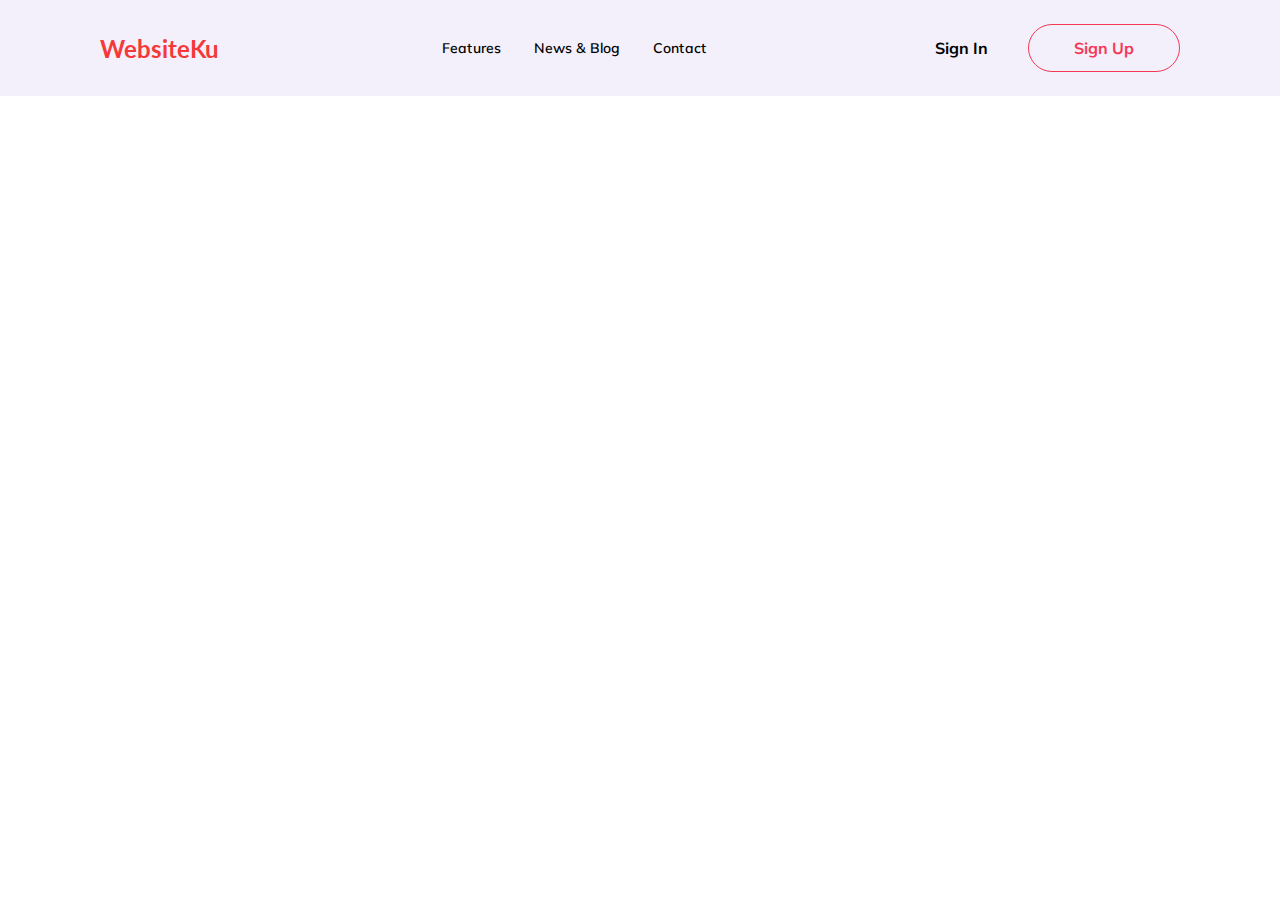
==== index.html @ 335893a5 "Set layout NavBar" ====
<!DOCTYPE html>
<html lang="en">
  <head>
    <meta charset="UTF-8" />
    <meta http-equiv="X-UA-Compatible" content="IE=edge" />
    <meta name="viewport" content="width=device-width, initial-scale=1.0" />
    <title>MY PROJECT</title>
    <link rel="stylesheet" href="style.css" />
    <link rel="preconnect" href="https://fonts.gstatic.com">
    <link href="https://fonts.googleapis.com/css2?family=Lato:ital,wght@0,100;0,300;0,400;0,700;0,900;1,100;1,300;1,400;1,700;1,900&family=Mulish:ital,wght@0,200;0,300;0,400;0,500;0,600;0,700;0,800;0,900;1,200;1,300;1,400;1,500;1,600;1,700;1,800;1,900&display=swap" rel="stylesheet">
  </head>
  <body>
    <nav class="nav-container">
      <div class="nav-brand">WebsiteKu</div>
      <div class="nav-links">
        <a href="#">Features</a href="#">
        <a href="#">News & Blog</a href="#">
        <a href="#">Contact</a href="#">
      </div>
      <div>
        <button class="btn-text" style="margin-right: 30px;">Sign In</button>
        <button class="btn-border">Sign Up</button>
      </div>
    </nav>
  </body>
</html>
---- style.css ----
* {
  font-family: Mulish, sans-serif;
}

body {
  margin: 0;
}

.nav-container {
  display: flex;
  flex-direction: row;
  justify-content: space-between;
  padding: 24px 100px;
  background-color: rgba(136, 107, 217, 0.1);
}

.nav-links {
  display: flex;
  flex-direction: row;
  align-items: center;
  font-weight: 600;
  font-size: 14px;
  letter-spacing: 0.2px;
}

.nav-links a {
  text-decoration: none;
  color: inherit;
  margin: 0px 16px;
}

.nav-links a:hover {
  text-decoration: underline;
}

.nav-brand {
  display: flex;
  flex-direction: row;
  align-items: center;
  font-family: lato;
  font-size: 24px;
  font-weight: 700;
  color: #f53838;
}

.btn-border {
  border: 1px solid #f53855;
  background-color: transparent;
  padding: 13px 45px;
  border-radius: 50px;
  font-size: 16px;
  font-weight: 700;
  color: #f53855;
  transition: background-color 250ms ease-in-out, color 250ms ease-in-out;
}

.btn-border:hover {
  cursor: pointer;
  background-color: #f53855;
  color: white;
}

.btn-text {
  border: 0;
  background-color: transparent;
  font-size: 16px;
  font-weight: 700;
  transition: color 250ms ease-in-out;
}

.btn-text:hover {
  cursor: pointer;
  color: #f53855;
}
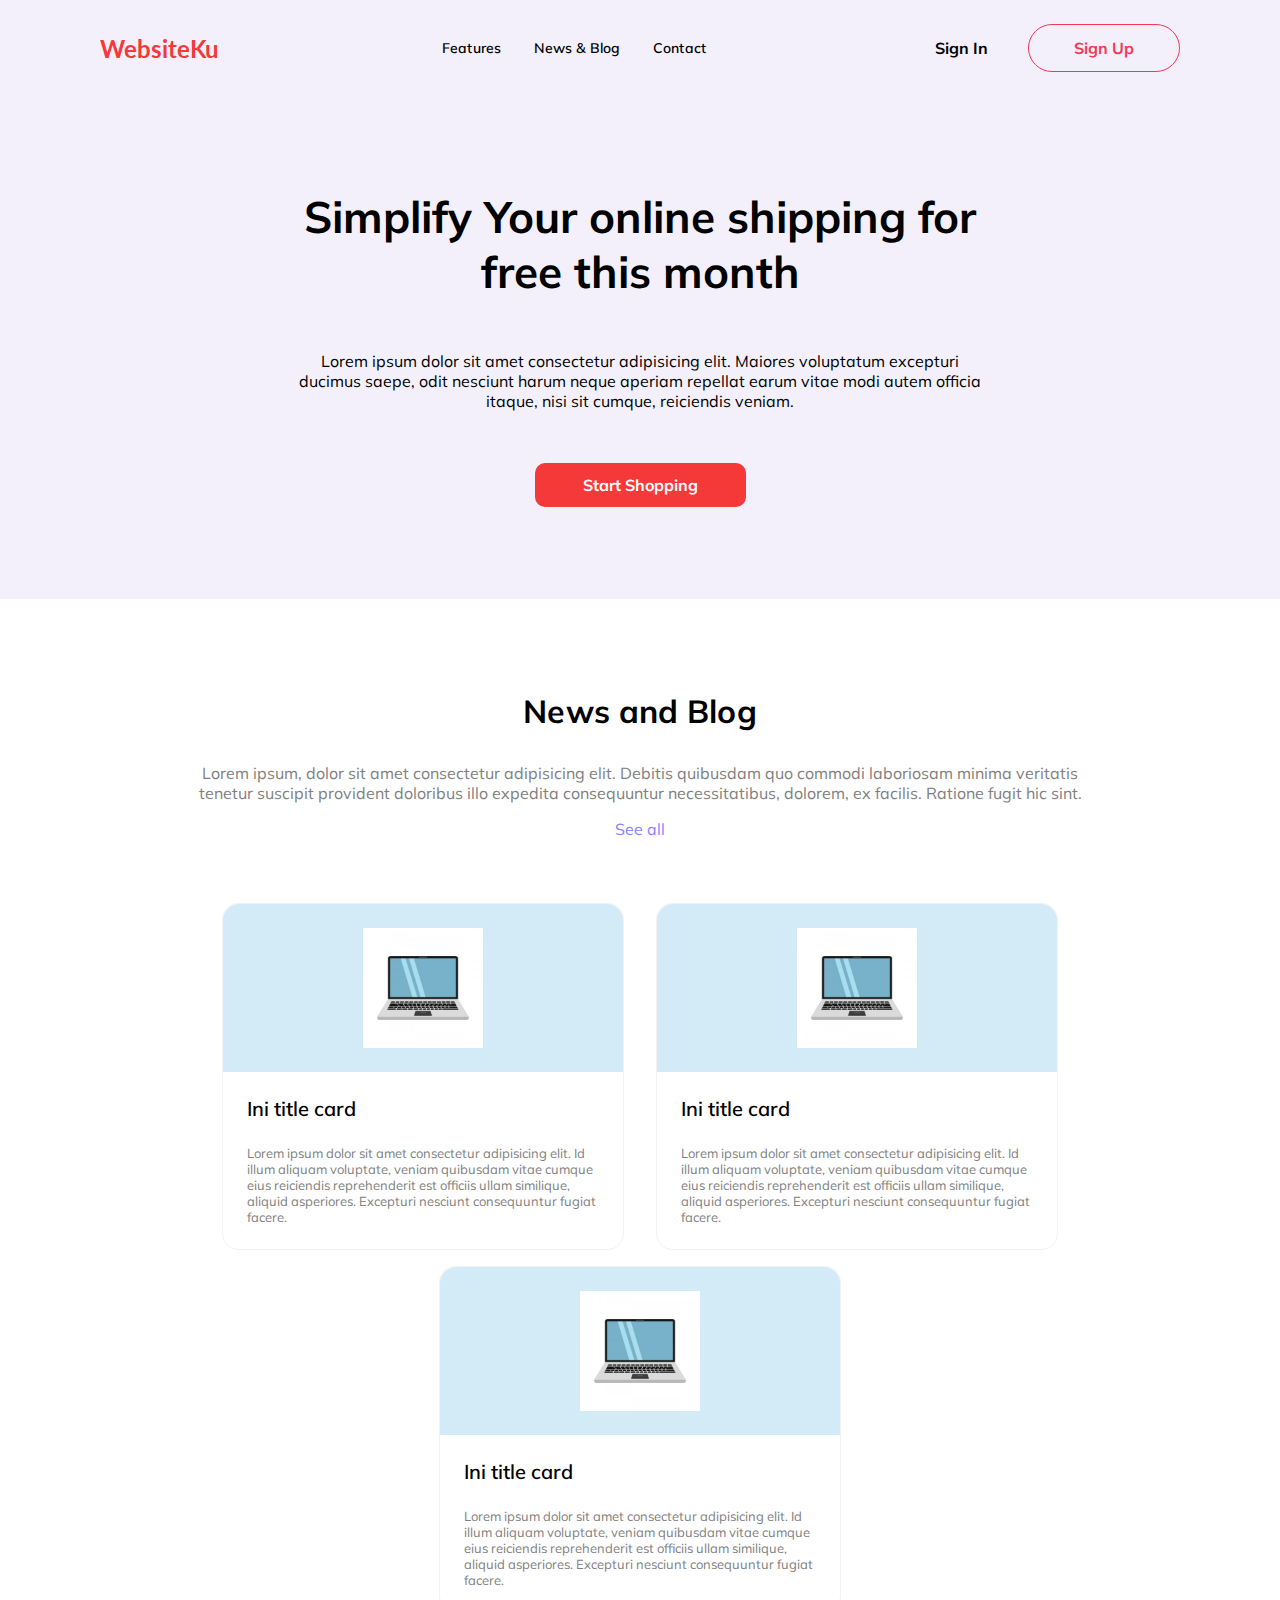
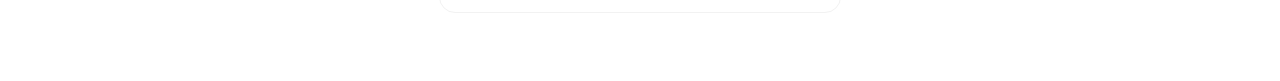
==== commit bebf8b77: "Set layout Landing Page" ====
--- a/index.html
+++ b/index.html
@@ -10,6 +10,7 @@
     <link href="https://fonts.googleapis.com/css2?family=Lato:ital,wght@0,100;0,300;0,400;0,700;0,900;1,100;1,300;1,400;1,700;1,900&family=Mulish:ital,wght@0,200;0,300;0,400;0,500;0,600;0,700;0,800;0,900;1,200;1,300;1,400;1,500;1,600;1,700;1,800;1,900&display=swap" rel="stylesheet">
   </head>
   <body>
+      <!-- Nav COntainer -->
     <nav class="nav-container">
       <div class="nav-brand">WebsiteKu</div>
       <div class="nav-links">
@@ -22,5 +23,53 @@
         <button class="btn-border">Sign Up</button>
       </div>
     </nav>
+
+    <!-- Div Page Title -->
+    <div class="page-title">
+        <h2 class="title-heading">Simplify Your online shipping for free this month</h2>
+        <p class="title-content">Lorem ipsum dolor sit amet consectetur adipisicing elit. Maiores voluptatum excepturi ducimus saepe, odit nesciunt harum neque aperiam repellat earum vitae modi autem officia itaque, nisi sit cumque, reiciendis veniam.</p>
+        <button class="btn-primary" style="margin: 36px;">Start Shopping</button>
+    </div>
+
+    <!-- Div Blog Section -->
+    <div class="blog-section">
+        <div class="section-title-container">
+            <h3>News and Blog</h3>
+            <p>Lorem ipsum, dolor sit amet consectetur adipisicing elit. Debitis quibusdam quo commodi laboriosam minima veritatis tenetur suscipit provident doloribus illo expedita consequuntur necessitatibus, dolorem, ex facilis. Ratione fugit hic sint.</p>
+            <a href="#">See all</a>
+        </div>
+
+        <div class="cards-container">
+          <div class="card">
+            <div class="card-head">
+              <img src="laptop.jpg">
+            </div>
+            <div class="card-body">
+              <h5>Ini title card</h5>
+              <p>Lorem ipsum dolor sit amet consectetur adipisicing elit. Id illum aliquam voluptate, veniam quibusdam vitae cumque eius reiciendis reprehenderit est officiis ullam similique, aliquid asperiores. Excepturi nesciunt consequuntur fugiat facere.</p>
+            </div>
+          </div>
+
+          <div class="card">
+            <div class="card-head">
+              <img src="laptop.jpg">
+            </div>
+            <div class="card-body">
+              <h5>Ini title card</h5>
+              <p>Lorem ipsum dolor sit amet consectetur adipisicing elit. Id illum aliquam voluptate, veniam quibusdam vitae cumque eius reiciendis reprehenderit est officiis ullam similique, aliquid asperiores. Excepturi nesciunt consequuntur fugiat facere.</p>
+            </div>
+          </div>
+
+          <div class="card">
+            <div class="card-head">
+              <img src="laptop.jpg">
+            </div>
+            <div class="card-body">
+              <h5>Ini title card</h5>
+              <p>Lorem ipsum dolor sit amet consectetur adipisicing elit. Id illum aliquam voluptate, veniam quibusdam vitae cumque eius reiciendis reprehenderit est officiis ullam similique, aliquid asperiores. Excepturi nesciunt consequuntur fugiat facere.</p>
+            </div>
+          </div>
+        </div>
+    </div>
   </body>
 </html>
--- a/style.css
+++ b/style.css
@@ -72,3 +72,131 @@
   cursor: pointer;
   color: #f53855;
 }
+
+.page-title {
+  display: flex;
+  flex-direction: column;
+  align-items: center;
+  background-color: rgba(136, 107, 217, 0.1);
+  padding: 56px;
+}
+
+.title-heading {
+  font-size: 44px;
+  font-weight: 700;
+  width: 700px;
+  text-align: center;
+}
+
+.title-content {
+  font-size: 16px;
+  font-weight: 400;
+  width: 700px;
+  text-align: center;
+}
+
+.btn-primary {
+  background-color: #f53838;
+  color: white;
+  font-size: 16px;
+  font-weight: 700;
+  border: 0;
+  border-radius: 10px;
+  padding: 12px 48px;
+  transition: background-color 250ms ease-in-out, color: #f53838 ease-in-out;
+}
+
+.btn-primary:hover {
+  cursor: pointer;
+  background-color: #bb2929;
+}
+
+.btn-primary:active {
+  cursor: pointer;
+  background-color: whitesmoke;
+  color: #f53838;
+}
+
+.blog-section {
+    display: flex;
+    flex-direction: column;
+    align-items: center;
+    padding: 60px;
+}
+
+.section-title-container {
+    text-align: center;
+    width: 900px;
+}
+
+.section-title-container h3 {
+    font-weight: 700;
+    font-size: 32px;
+    letter-spacing: 0.1px;
+}
+
+.section-title-container p {
+  font-weight: 400;
+  font-size: 16px;
+  color: gray;
+}
+
+.section-title-container a {
+  text-decoration: none;
+  color: rgb(136, 127, 255);
+}
+
+.section-title-container a:hover {
+  text-decoration: underline;
+}
+
+.card {
+  width: 400px;
+  border: 1px solid #f2f2f2;
+  border-radius: 16px;
+}
+
+.card h5 {
+  font-size: 20px;
+  font-weight: 600;
+  margin: 0;
+}
+
+.card p {
+  font-size: 13px;
+  font-weight: 400;
+  margin-top: 24px;
+  color: grey;
+}
+
+.card-body {
+  margin: 24px;
+}
+
+.card-head {
+  display: flex;
+  flex-direction: row;
+  justify-content: center;
+  align-items: center;
+  height: 168px;
+  background-color: #d2ebf7;
+  border-top-left-radius: 16px;
+  border-top-right-radius: 16px;
+  /* atau border-radius: 16px 16px 0px 0px; */
+}
+
+.card-head img {
+  height: 120px;
+}
+
+.cards-container {
+  display: flex;
+  flex-direction: row;
+  flex-wrap: wrap;
+  justify-content: center;
+  margin-top: 56px;
+}
+
+.cards-container .card {
+  margin: 8px 16px
+}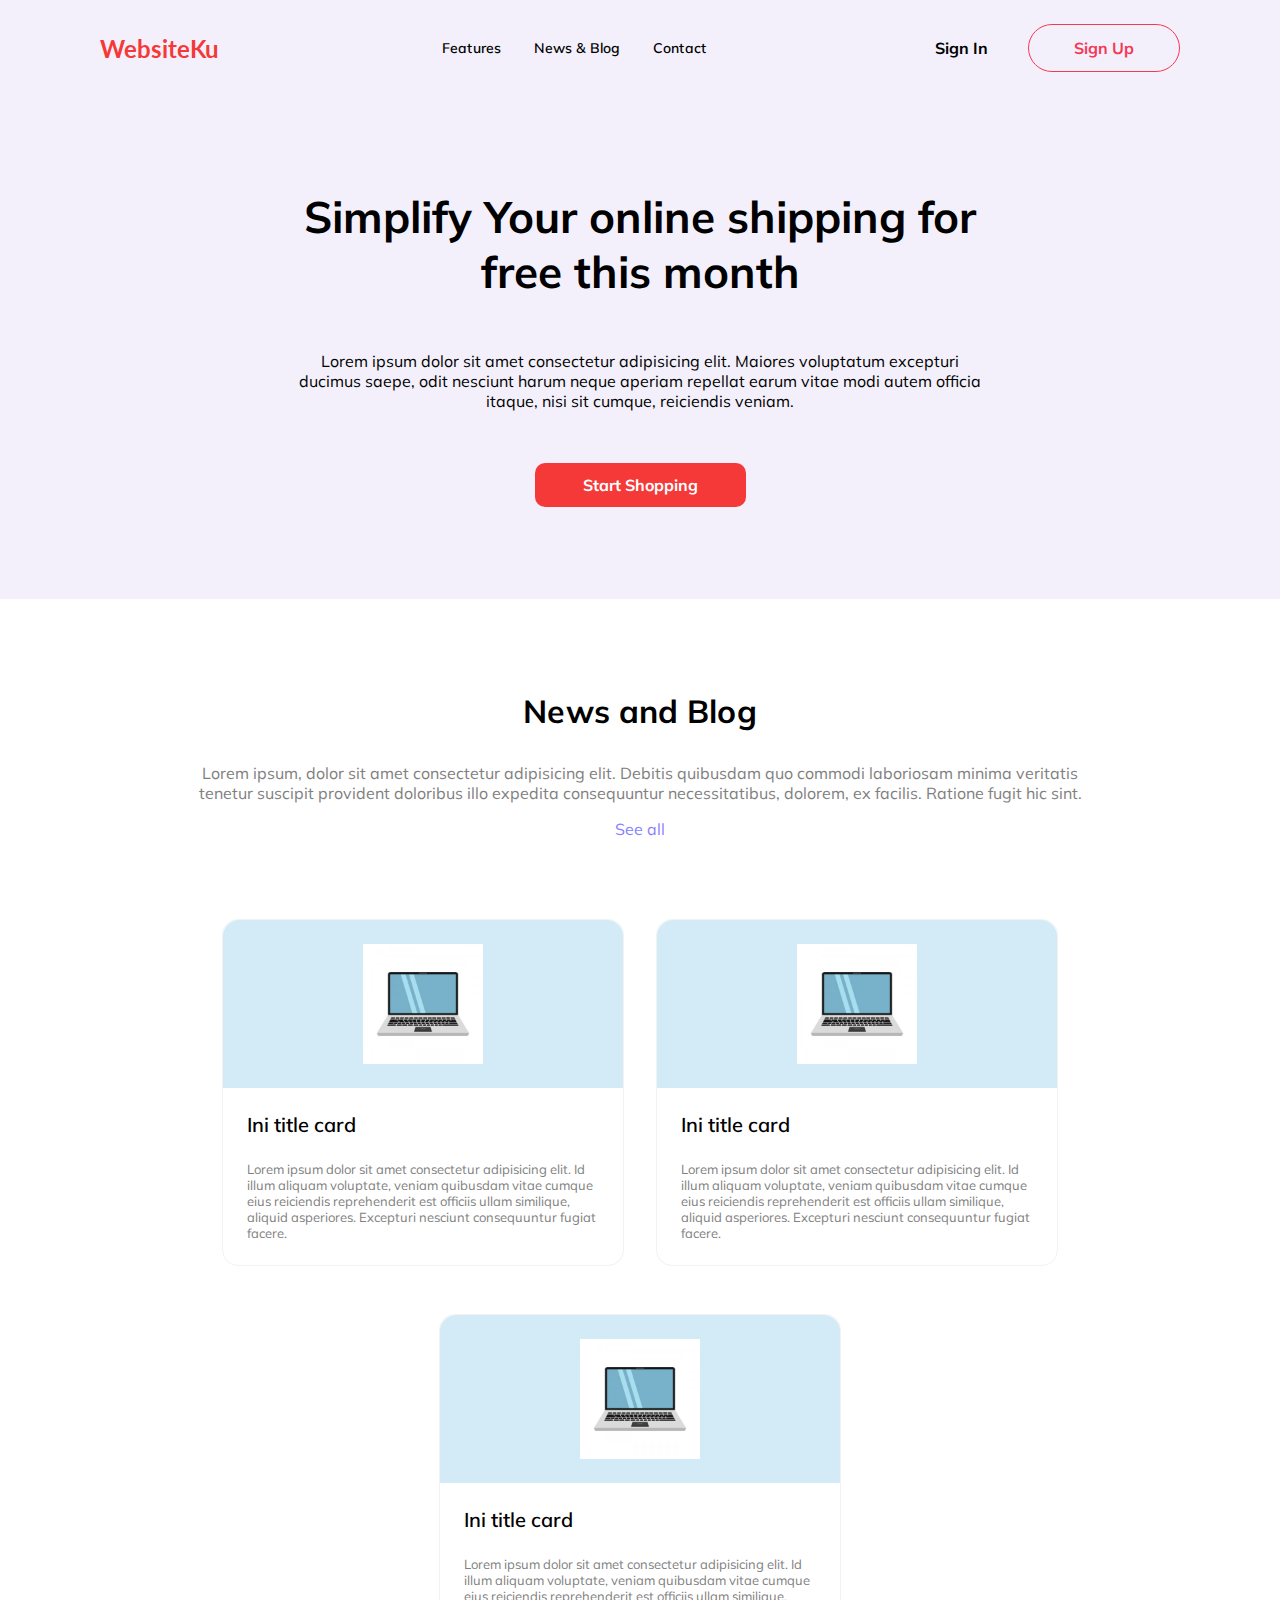
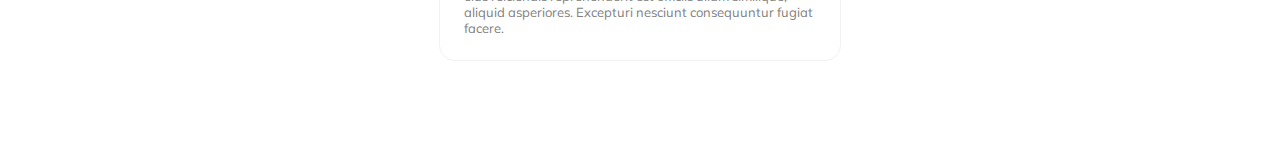
==== commit 509ec1eb: "Adding Blog Page  blog.html" ====
--- a/index.html
+++ b/index.html
@@ -4,7 +4,7 @@
     <meta charset="UTF-8" />
     <meta http-equiv="X-UA-Compatible" content="IE=edge" />
     <meta name="viewport" content="width=device-width, initial-scale=1.0" />
-    <title>MY PROJECT</title>
+    <title>Features</title>
     <link rel="stylesheet" href="style.css" />
     <link rel="preconnect" href="https://fonts.gstatic.com">
     <link href="https://fonts.googleapis.com/css2?family=Lato:ital,wght@0,100;0,300;0,400;0,700;0,900;1,100;1,300;1,400;1,700;1,900&family=Mulish:ital,wght@0,200;0,300;0,400;0,500;0,600;0,700;0,800;0,900;1,200;1,300;1,400;1,500;1,600;1,700;1,800;1,900&display=swap" rel="stylesheet">
@@ -14,8 +14,8 @@
     <nav class="nav-container">
       <div class="nav-brand">WebsiteKu</div>
       <div class="nav-links">
-        <a href="#">Features</a href="#">
-        <a href="#">News & Blog</a href="#">
+        <a href="index.html">Features</a href="#">
+        <a href="blog.html">News & Blog</a href="#">
         <a href="#">Contact</a href="#">
       </div>
       <div>
@@ -36,7 +36,7 @@
         <div class="section-title-container">
             <h3>News and Blog</h3>
             <p>Lorem ipsum, dolor sit amet consectetur adipisicing elit. Debitis quibusdam quo commodi laboriosam minima veritatis tenetur suscipit provident doloribus illo expedita consequuntur necessitatibus, dolorem, ex facilis. Ratione fugit hic sint.</p>
-            <a href="#">See all</a>
+            <a href="blog.html">See all</a>
         </div>
 
         <div class="cards-container">
--- a/style.css
+++ b/style.css
@@ -198,5 +198,5 @@
 }
 
 .cards-container .card {
-  margin: 8px 16px
+  margin: 24px 16px
 }